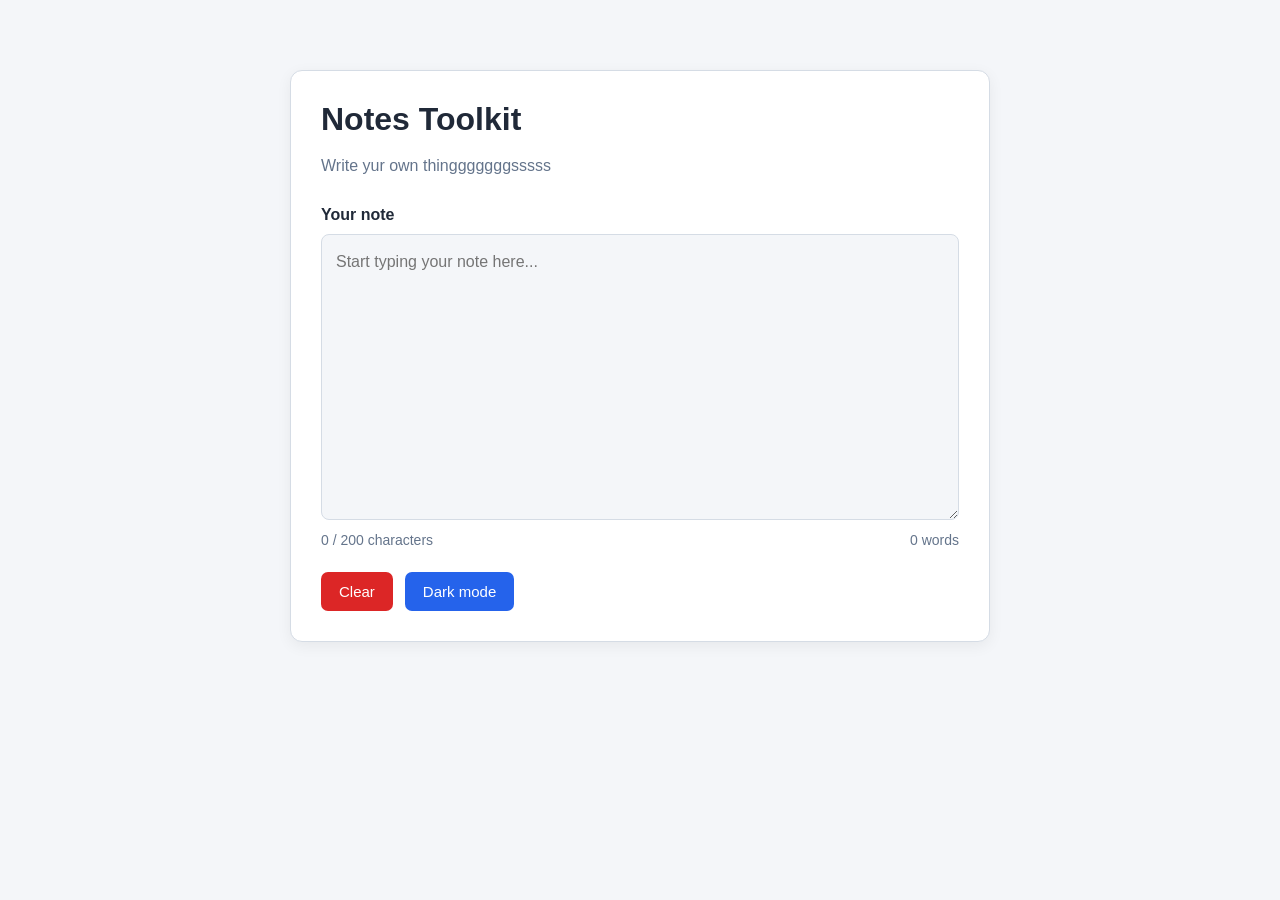
==== day4/index.html @ fa4e99e7 "Day 4 assignment" ====
<!DOCTYPE html>
<html lang="en">

<head>
    <meta charset="UTF-8">
    <meta name="viewport" content="width=device-width, initial-scale=1.0">
    <title>Notes Toolkit</title>
    <link rel="stylesheet" href="style.css">
    <script src="script.js" defer></script>
</head>

<body>
    <main class="container">
        <h1>Notes Toolkit</h1>
        <p class="subtitle">Write yur own thingggggggsssss</p>

        <label for="note-text">Your note</label>
        <textarea id="note-text" placeholder="Start typing your note here..." maxlength="10000" rows="10"></textarea>

        <div class="counters">
            <p id="char-count">0 / 200 characters</p>
            <p id="word-count">0 words</p>
        </div>

        <div class="buttons">
            <button id="clear-btn" type="button">Clear</button>
            <button id="theme-toggle" type="button">Dark mode</button>
        </div>
    </main>
</body>

</html>
---- day4/style.css ----
:root {
    --bg-color: #f4f6f9;
    --text-color: #202938;
    --panel-color: #ffffff;
    --border-color: #d5dce5;
    --button-bg: #2563eb;
    --button-text: #ffffff;
    --muted-color: #64748b;
}

body.dark {
    --bg-color: #111827;
    --text-color: #f3f4f6;
    --panel-color: #1f2937;
    --border-color: #475569;
    --button-bg: #3b82f6;
    --button-text: #ffffff;
    --muted-color: #cbd5e1;
}

* {
    box-sizing: border-box;
}

body {
    margin: 0;
    padding: 30px 16px;
    min-height: 100vh;
    background-color: var(--bg-color);
    color: var(--text-color);
    font-family: Arial, sans-serif;
    transition: background-color 0.3s, color 0.3s;
}

.container {
    max-width: 700px;
    margin: 40px auto;
    padding: 30px;
    background-color: var(--panel-color);
    border: 1px solid var(--border-color);
    border-radius: 12px;
    box-shadow: 0 4px 15px rgba(0, 0, 0, 0.06);
}

h1 {
    margin-top: 0;
    margin-bottom: 8px;
}

.subtitle {
    color: var(--muted-color);
    line-height: 1.5;
    margin-bottom: 28px;
}

label {
    display: block;
    margin-bottom: 10px;
    font-weight: bold;
}

textarea {
    display: block;
    width: 100%;
    min-height: 220px;
    padding: 14px;
    resize: vertical;
    border: 1px solid var(--border-color);
    border-radius: 8px;
    background-color: var(--bg-color);
    color: var(--text-color);
    font: inherit;
    line-height: 1.6;
}

textarea:focus {
    outline: 2px solid var(--button-bg);
    outline-offset: 2px;
}

.counters {
    display: flex;
    justify-content: space-between;
    flex-wrap: wrap;
    gap: 10px;
    margin-top: 12px;
}

.counters p {
    margin: 0;
    color: var(--muted-color);
    font-size: 14px;
}

#char-count.warning {
    color: #d97706;
}

#char-count.over {
    color: #dc2626;
    font-weight: bold;
}

.buttons {
    display: flex;
    flex-wrap: wrap;
    gap: 12px;
    margin-top: 24px;
}

button {
    padding: 11px 18px;
    border: none;
    border-radius: 7px;
    background-color: var(--button-bg);
    color: var(--button-text);
    font-size: 15px;
    cursor: pointer;
    transition: opacity 0.2s, transform 0.2s;
}

button:hover {
    opacity: 0.85;
    transform: translateY(-1px);
}

button:focus-visible {
    outline: 2px solid var(--text-color);
    outline-offset: 3px;
}

#clear-btn {
    background-color: #dc2626;
}

@media (max-width: 500px) {
    .container {
        margin: 10px auto;
        padding: 20px;
    }

    body {
        padding: 16px 10px;
    }
}
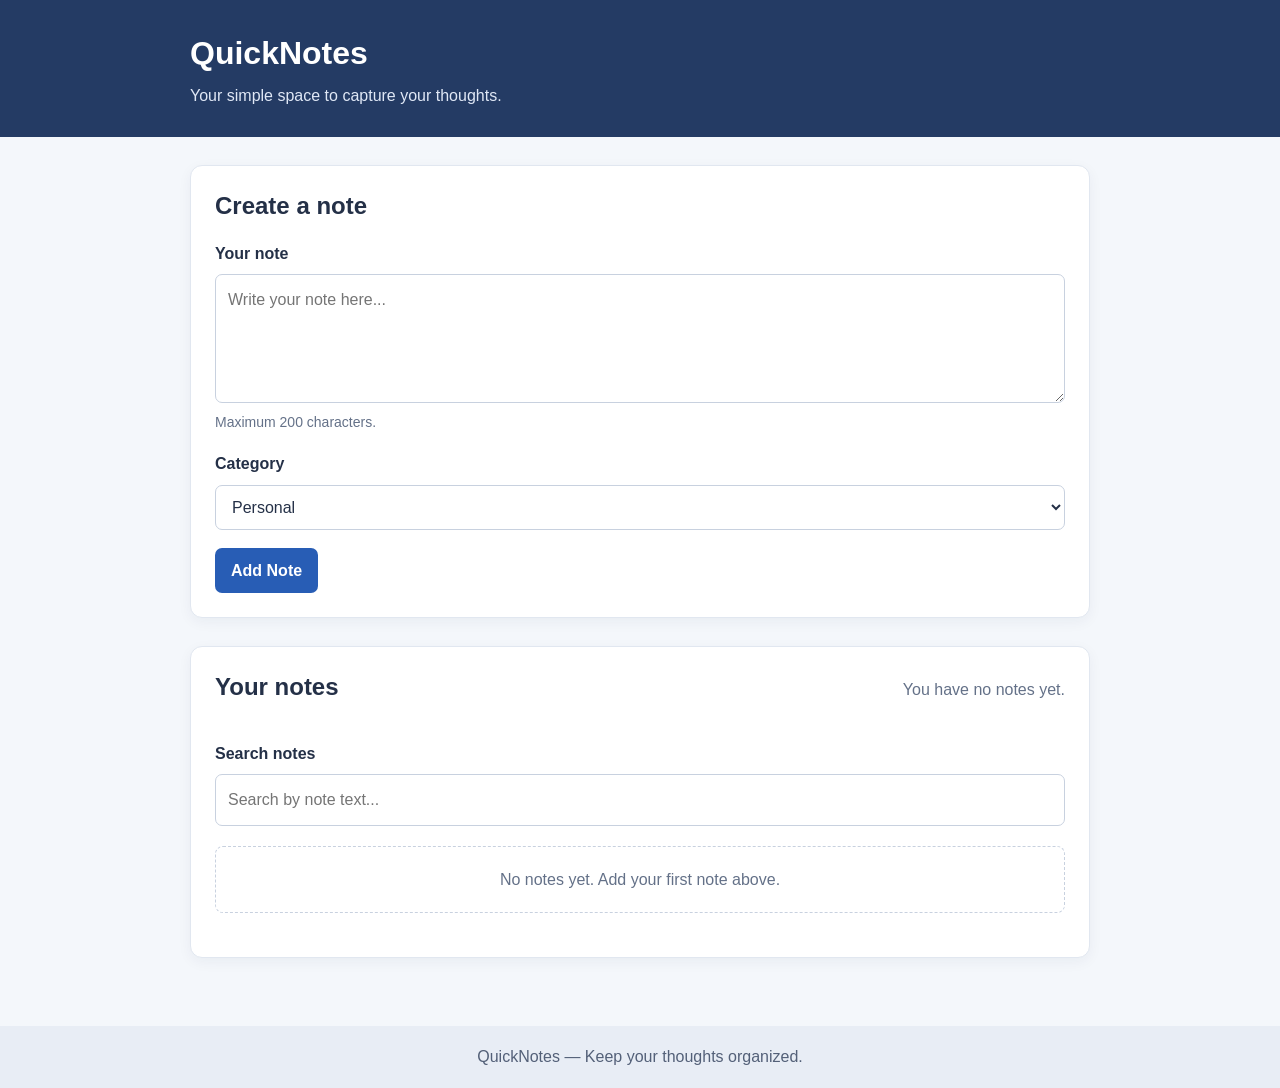
==== commit 3127152c: "Fix QuickNotes functionality and validation" ====
--- a/day4/index.html
+++ b/day4/index.html
@@ -4,29 +4,71 @@
 <head>
     <meta charset="UTF-8">
     <meta name="viewport" content="width=device-width, initial-scale=1.0">
-    <title>Notes Toolkit</title>
+    <meta name="description" content="QuickNotes helps you create, organize, search, and manage personal notes.">
+    <title>QuickNotes | Your Personal Notes</title>
     <link rel="stylesheet" href="style.css">
     <script src="script.js" defer></script>
 </head>
 
 <body>
+    <header class="site-header">
+        <div class="container">
+            <h1>QuickNotes</h1>
+            <p>Your simple space to capture your thoughts.</p>
+        </div>
+    </header>
+
     <main class="container">
-        <h1>Notes Toolkit</h1>
-        <p class="subtitle">Write yur own thingggggggsssss</p>
+        <section class="panel" aria-labelledby="create-heading">
+            <h2 id="create-heading">Create a note</h2>
 
-        <label for="note-text">Your note</label>
-        <textarea id="note-text" placeholder="Start typing your note here..." maxlength="10000" rows="10"></textarea>
+            <form id="note-form">
+                <div class="form-group">
+                    <label for="note-input">Your note</label>
+                    <textarea id="note-input" name="note" rows="4" maxlength="200" placeholder="Write your note here..."
+                        required></textarea>
+                    <p class="field-hint">Maximum 200 characters.</p>
+                </div>
 
-        <div class="counters">
-            <p id="char-count">0 / 200 characters</p>
-            <p id="word-count">0 words</p>
+                <div class="form-group">
+                    <label for="note-category">Category</label>
+                    <select id="note-category" name="category">
+                        <option value="personal">Personal</option>
+                        <option value="work">Work</option>
+                        <option value="study">Study</option>
+                    </select>
+                </div>
+
+                <p id="error-message" class="error-message" role="alert" aria-live="polite"></p>
+
+                <button type="submit" class="primary-btn">Add Note</button>
+            </form>
+        </section>
+
+        <section class="notes-section" aria-labelledby="notes-heading">
+            <div class="notes-header">
+                <h2 id="notes-heading">Your notes</h2>
+                <p id="note-count" aria-live="polite">You have no notes yet.</p>
+            </div>
+
+            <div class="search-group">
+                <label for="search-input">Search notes</label>
+                <input type="search" id="search-input" name="search" placeholder="Search by note text...">
+            </div>
+
+            <ul id="notes-list" class="notes-list" aria-label="Saved notes"></ul>
+
+            <button type="button" id="clear-all" class="danger-btn" hidden>
+                Clear All Notes
+            </button>
+        </section>
+    </main>
+
+    <footer class="site-footer">
+        <div class="container">
+            <p>QuickNotes — Keep your thoughts organized.</p>
         </div>
-
-        <div class="buttons">
-            <button id="clear-btn" type="button">Clear</button>
-            <button id="theme-toggle" type="button">Dark mode</button>
-        </div>
-    </main>
+    </footer>
 </body>
 
 </html>
--- a/day4/style.css
+++ b/day4/style.css
@@ -1,145 +1,314 @@
-:root {
-    --bg-color: #f4f6f9;
-    --text-color: #202938;
-    --panel-color: #ffffff;
-    --border-color: #d5dce5;
-    --button-bg: #2563eb;
-    --button-text: #ffffff;
-    --muted-color: #64748b;
-}
-
-body.dark {
-    --bg-color: #111827;
-    --text-color: #f3f4f6;
-    --panel-color: #1f2937;
-    --border-color: #475569;
-    --button-bg: #3b82f6;
-    --button-text: #ffffff;
-    --muted-color: #cbd5e1;
-}
-
+/* General page styles */
 * {
     box-sizing: border-box;
 }
 
+:root {
+    font-family: Arial, Helvetica, sans-serif;
+    color: #243047;
+    background-color: #f4f7fb;
+    line-height: 1.6;
+}
+
 body {
     margin: 0;
-    padding: 30px 16px;
     min-height: 100vh;
-    background-color: var(--bg-color);
-    color: var(--text-color);
-    font-family: Arial, sans-serif;
-    transition: background-color 0.3s, color 0.3s;
 }
 
 .container {
-    max-width: 700px;
-    margin: 40px auto;
-    padding: 30px;
-    background-color: var(--panel-color);
-    border: 1px solid var(--border-color);
+    width: min(100% - 32px, 900px);
+    margin-inline: auto;
+}
+
+.site-header {
+    padding: 28px 0;
+    background-color: #243b64;
+    color: #ffffff;
+}
+
+.site-header h1 {
+    margin: 0;
+    font-size: 2rem;
+}
+
+.site-header p {
+    margin: 4px 0 0;
+    color: #e0e8f6;
+}
+
+main {
+    padding-top: 28px;
+    padding-bottom: 40px;
+}
+
+.panel,
+.notes-section {
+    margin-bottom: 28px;
+    padding: 24px;
+    background-color: #ffffff;
+    border: 1px solid #e1e7f0;
     border-radius: 12px;
-    box-shadow: 0 4px 15px rgba(0, 0, 0, 0.06);
-}
-
-h1 {
+    box-shadow: 0 4px 14px rgb(25 42 70 / 5%);
+}
+
+h2 {
     margin-top: 0;
-    margin-bottom: 8px;
-}
-
-.subtitle {
-    color: var(--muted-color);
-    line-height: 1.5;
-    margin-bottom: 28px;
+    line-height: 1.3;
+}
+
+.form-group,
+.search-group {
+    display: flex;
+    flex-direction: column;
+    gap: 8px;
+    margin-bottom: 18px;
 }
 
 label {
-    display: block;
-    margin-bottom: 10px;
-    font-weight: bold;
+    font-weight: 700;
+}
+
+textarea,
+input,
+select {
+    width: 100%;
+    padding: 12px;
+    border: 1px solid #c8d1df;
+    border-radius: 7px;
+    background-color: #ffffff;
+    color: #243047;
+    font: inherit;
 }
 
 textarea {
-    display: block;
-    width: 100%;
-    min-height: 220px;
-    padding: 14px;
     resize: vertical;
-    border: 1px solid var(--border-color);
-    border-radius: 8px;
-    background-color: var(--bg-color);
-    color: var(--text-color);
+    min-height: 110px;
+}
+
+textarea:focus,
+input:focus,
+select:focus {
+    outline: 2px solid #4779d1;
+    outline-offset: 2px;
+}
+
+.field-hint {
+    margin: 0;
+    color: #647188;
+    font-size: 0.875rem;
+}
+
+.error-message {
+    margin: 0 0 12px;
+    color: #b42318;
+    font-weight: 600;
+}
+
+.error-message:empty {
+    display: none;
+}
+
+button {
+    padding: 10px 16px;
+    border: 0;
+    border-radius: 7px;
     font: inherit;
-    line-height: 1.6;
-}
-
-textarea:focus {
-    outline: 2px solid var(--button-bg);
-    outline-offset: 2px;
-}
-
-.counters {
+    font-weight: 700;
+    cursor: pointer;
+}
+
+button:focus-visible {
+    outline: 3px solid #4779d1;
+    outline-offset: 3px;
+}
+
+.primary-btn {
+    background-color: #285db5;
+    color: #ffffff;
+}
+
+.primary-btn:hover {
+    background-color: #1e478d;
+}
+
+.notes-header {
     display: flex;
+    align-items: baseline;
     justify-content: space-between;
     flex-wrap: wrap;
-    gap: 10px;
-    margin-top: 12px;
-}
-
-.counters p {
-    margin: 0;
-    color: var(--muted-color);
-    font-size: 14px;
-}
-
-#char-count.warning {
-    color: #d97706;
-}
-
-#char-count.over {
-    color: #dc2626;
-    font-weight: bold;
-}
-
-.buttons {
+    gap: 8px 16px;
+}
+
+.notes-header p {
+    margin: 0;
+    color: #647188;
+}
+
+.search-group {
+    margin-top: 18px;
+}
+
+.notes-list {
+    display: grid;
+    grid-template-columns: repeat(2, minmax(0, 1fr));
+    gap: 16px;
+    margin: 20px 0;
+    padding: 0;
+    list-style: none;
+}
+
+.note {
+    display: flex;
+    align-items: flex-start;
+    justify-content: space-between;
+    gap: 12px;
+    min-width: 0;
+    padding: 16px;
+    border: 1px solid #dce3ed;
+    border-left: 5px solid #647188;
+    border-radius: 8px;
+    background-color: #ffffff;
+}
+
+.note-body {
+    flex: 1;
+    min-width: 0;
+}
+
+.note-text {
+    margin: 0 0 14px;
+    overflow-wrap: anywhere;
+    white-space: pre-wrap;
+}
+
+.note-meta {
     display: flex;
     flex-wrap: wrap;
-    gap: 12px;
-    margin-top: 24px;
-}
-
-button {
-    padding: 11px 18px;
-    border: none;
-    border-radius: 7px;
-    background-color: var(--button-bg);
-    color: var(--button-text);
-    font-size: 15px;
-    cursor: pointer;
-    transition: opacity 0.2s, transform 0.2s;
-}
-
-button:hover {
-    opacity: 0.85;
-    transform: translateY(-1px);
-}
-
-button:focus-visible {
-    outline: 2px solid var(--text-color);
-    outline-offset: 3px;
-}
-
-#clear-btn {
-    background-color: #dc2626;
-}
-
-@media (max-width: 500px) {
-    .container {
-        margin: 10px auto;
-        padding: 20px;
-    }
-
-    body {
-        padding: 16px 10px;
+    align-items: center;
+    gap: 8px;
+    color: #647188;
+    font-size: 0.8rem;
+}
+
+.badge {
+    display: inline-block;
+    padding: 3px 8px;
+    border-radius: 20px;
+    background-color: #e9edf3;
+    color: #243047;
+    font-weight: 700;
+}
+
+.category-personal {
+    border-left-color: #7c5ac7;
+    background-color: #faf8ff;
+}
+
+.category-personal .badge {
+    background-color: #e9e0ff;
+    color: #50328d;
+}
+
+.category-work {
+    border-left-color: #2776bd;
+    background-color: #f4f9ff;
+}
+
+.category-work .badge {
+    background-color: #dceeff;
+    color: #174c80;
+}
+
+.category-study {
+    border-left-color: #25845a;
+    background-color: #f4fbf6;
+}
+
+.category-study .badge {
+    background-color: #d9f4e3;
+    color: #17613e;
+}
+
+.delete-btn {
+    flex-shrink: 0;
+    padding: 7px 10px;
+    background-color: #fde8e7;
+    color: #a51d18;
+}
+
+.delete-btn:hover {
+    background-color: #fbd1cf;
+}
+
+.empty-message {
+    grid-column: 1 / -1;
+    padding: 20px;
+    color: #647188;
+    text-align: center;
+    border: 1px dashed #c8d1df;
+    border-radius: 8px;
+}
+
+.danger-btn {
+    background-color: #b42318;
+    color: #ffffff;
+}
+
+.danger-btn:hover {
+    background-color: #8f1c13;
+}
+
+[hidden] {
+    display: none !important;
+}
+
+.visually-hidden {
+    position: absolute;
+    width: 1px;
+    height: 1px;
+    padding: 0;
+    margin: -1px;
+    overflow: hidden;
+    clip: rect(0, 0, 0, 0);
+    white-space: nowrap;
+    border: 0;
+}
+
+.site-footer {
+    padding: 18px 0;
+    background-color: #e8edf5;
+    color: #536078;
+    text-align: center;
+}
+
+.site-footer p {
+    margin: 0;
+}
+
+/* Small screens */
+@media (max-width: 620px) {
+    .site-header {
+        padding: 22px 0;
+    }
+
+    .site-header h1 {
+        font-size: 1.7rem;
+    }
+
+    .panel,
+    .notes-section {
+        padding: 18px;
+    }
+
+    .notes-list {
+        grid-template-columns: 1fr;
+    }
+
+    .note {
+        flex-direction: column;
+    }
+
+    .delete-btn {
+        align-self: flex-start;
     }
 }
